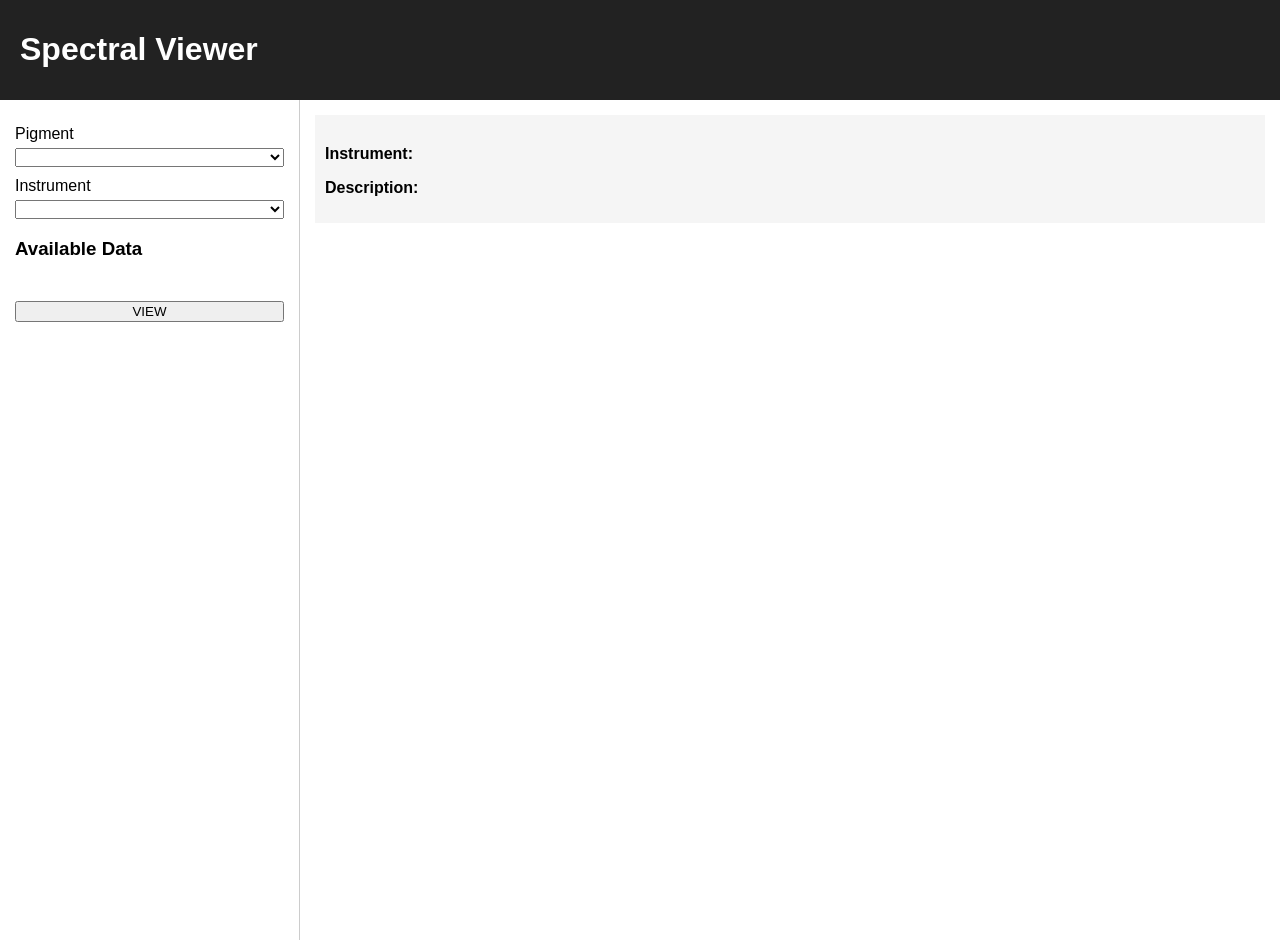
==== index.html @ b597cc52 "New design WIP" ====
<!DOCTYPE html>
<html lang="it">
<head>
  <meta charset="UTF-8" />
  <title>Database of Spectroscopy Spectra: Pigments and Binders </title>
  <link rel="stylesheet" href="styles.css" />
  <script src="https://cdn.plot.ly/plotly-latest.min.js"></script>
</head>
<body>

<header>
  <h1>Spectral Viewer</h1>
</header>

<div class="container">

  <aside>
    <label>Pigment</label>
    <select id="pigmentSelect"></select>

    <label>Instrument</label>
    <select id="strumentoSelect"></select>

    <h3>Available Data</h3>
    <div id="spectraList"></div>

    <br>
    <button id="plotBtn">VIEW</button>
  </aside>

  <main>
    <section id="infoPanel">
      <h2 id="pigmentName"></h2>
      <p><strong>Instrument:</strong> <span id="instrumentDesc"></span></p>
      <p><strong>Description:</strong> <span id="pigmentDesc"></span></p>
    </section>

    <div id="plot"></div>
  </main>

</div>

<script src="script.js"></script>
</body>
</html>
---- styles.css ----
body {
margin: 0;
font-family: Arial, sans-serif;
}


header {
background: #222;
color: white;
padding: 10px 20px;
}


.container {
display: grid;
grid-template-columns: 300px 1fr;
height: calc(100vh - 60px);
}


aside {
padding: 15px;
border-right: 1px solid #ccc;
overflow-y: auto;
}


main {
padding: 15px;
}


label {
display: block;
margin-top: 10px;
}


select, button {
width: 100%;
margin-top: 5px;
}


#spectraList label {
display: block;
font-size: 0.9em;
}


#infoPanel {
background: #f5f5f5;
padding: 10px;
margin-bottom: 10px;
}
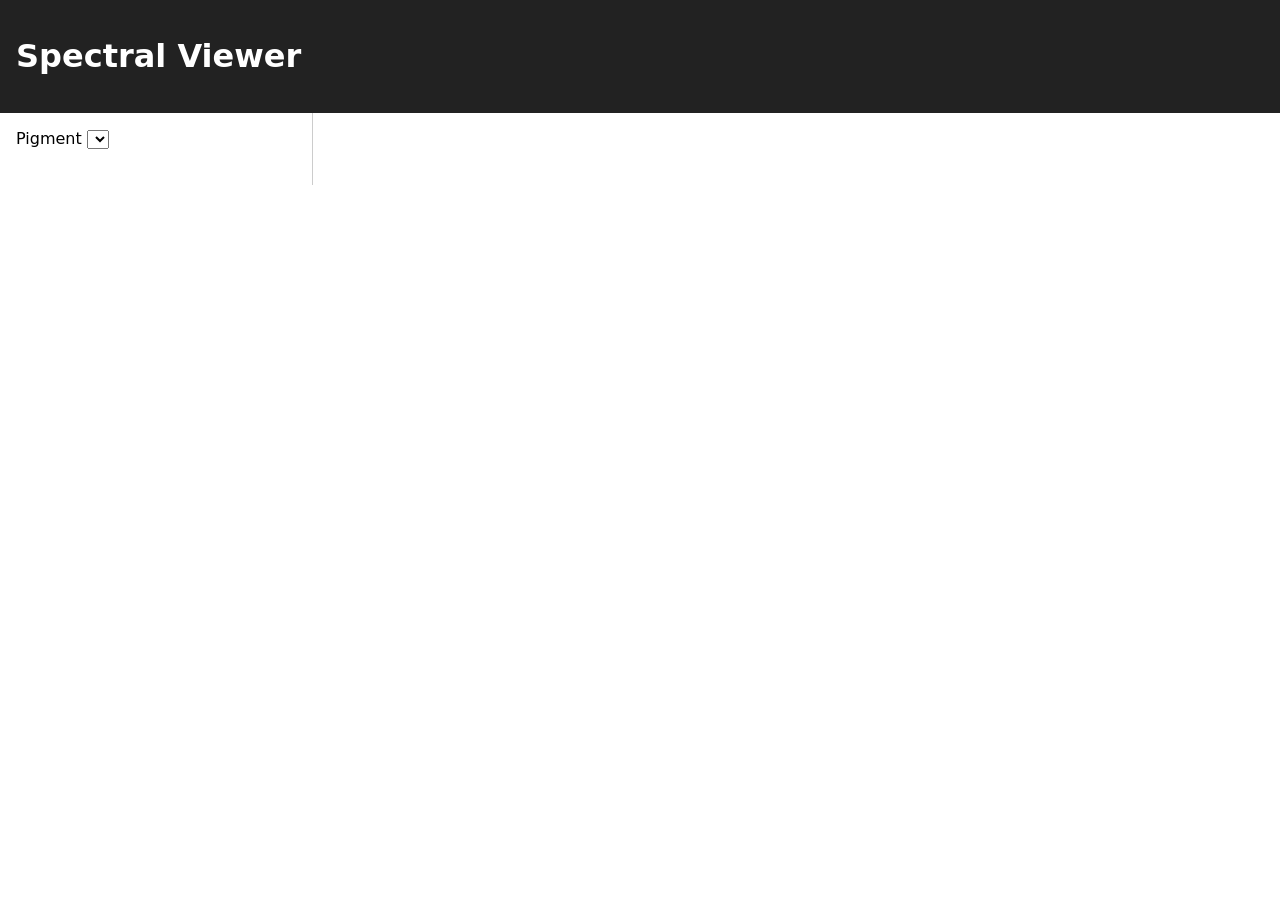
==== commit 5ca0d29a: "Deploy new demo" ====
--- a/index.html
+++ b/index.html
@@ -2,7 +2,7 @@
 <html lang="it">
 <head>
   <meta charset="UTF-8" />
-  <title>Database of Spectroscopy Spectra: Pigments and Binders </title>
+  <title>Spectral Viewer</title>
   <link rel="stylesheet" href="styles.css" />
   <script src="https://cdn.plot.ly/plotly-latest.min.js"></script>
 </head>
@@ -18,28 +18,18 @@
     <label>Pigment</label>
     <select id="pigmentSelect"></select>
 
-    <label>Instrument</label>
-    <select id="strumentoSelect"></select>
-
-    <h3>Available Data</h3>
-    <div id="spectraList"></div>
-
-    <br>
-    <button id="plotBtn">VIEW</button>
+    <section id="infoPanel">
+      <h2 id="pigmentName"></h2>
+      <p id="pigmentDesc"></p>
+    </section>
   </aside>
 
   <main>
-    <section id="infoPanel">
-      <h2 id="pigmentName"></h2>
-      <p><strong>Instrument:</strong> <span id="instrumentDesc"></span></p>
-      <p><strong>Description:</strong> <span id="pigmentDesc"></span></p>
-    </section>
-
-    <div id="plot"></div>
+    <div id="plotsContainer"></div>
   </main>
 
 </div>
 
 <script src="script.js"></script>
 </body>
-</html>+</html>
--- a/styles.css
+++ b/styles.css
@@ -1,55 +1,38 @@
 body {
-margin: 0;
-font-family: Arial, sans-serif;
+  font-family: system-ui, sans-serif;
+  margin: 0;
 }
 
-
 header {
-background: #222;
-color: white;
-padding: 10px 20px;
+  padding: 1rem;
+  background: #222;
+  color: white;
 }
 
-
 .container {
-display: grid;
-grid-template-columns: 300px 1fr;
-height: calc(100vh - 60px);
+  display: flex;
 }
 
-
 aside {
-padding: 15px;
-border-right: 1px solid #ccc;
-overflow-y: auto;
+  width: 280px;
+  padding: 1rem;
+  border-right: 1px solid #ccc;
 }
 
-
 main {
-padding: 15px;
+  flex: 1;
+  padding: 1rem;
 }
 
-
-label {
-display: block;
-margin-top: 10px;
+.instrument-section {
+  margin-bottom: 3rem;
 }
 
-
-select, button {
-width: 100%;
-margin-top: 5px;
+.instrument-section h3 {
+  margin-bottom: 0.2rem;
 }
 
-
-#spectraList label {
-display: block;
-font-size: 0.9em;
+.instrument-section p {
+  margin-top: 0;
+  color: #555;
 }
-
-
-#infoPanel {
-background: #f5f5f5;
-padding: 10px;
-margin-bottom: 10px;
-}
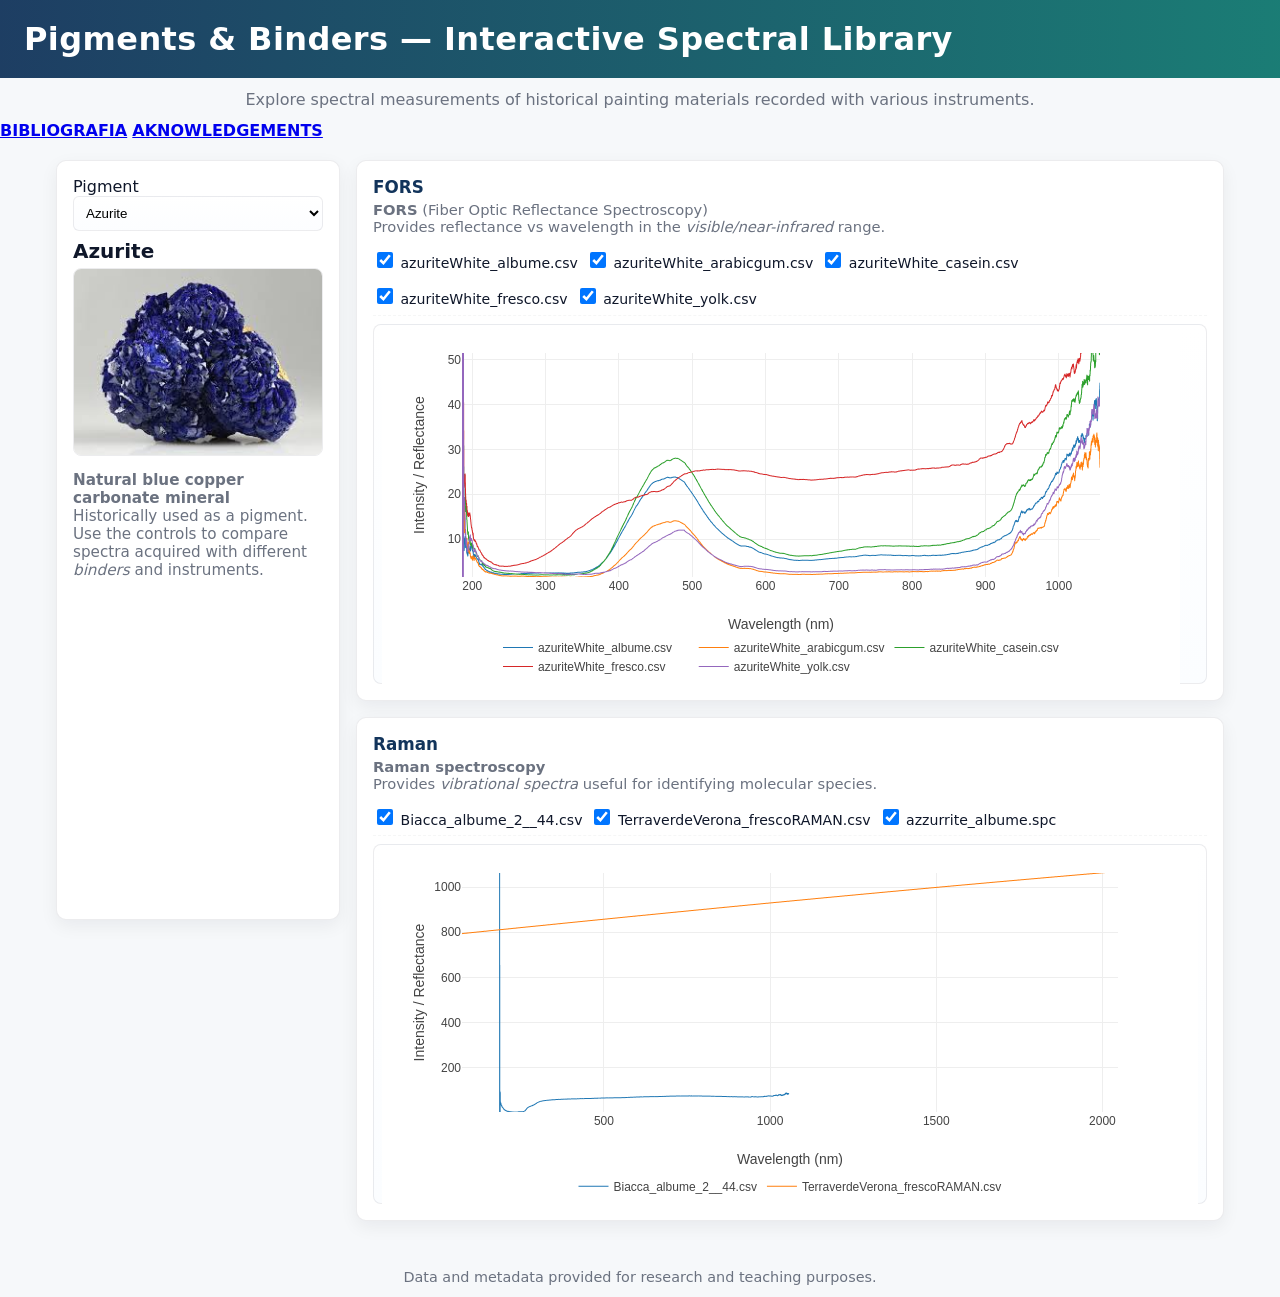
==== commit a6ebd2a5: "Update index.html" ====
--- a/index.html
+++ b/index.html
@@ -11,8 +11,12 @@
 <header>
   <h1>Spectral Viewer</h1>
 </header>
+  
+<a href="altra-pagina.html"><b>BIBLIOGRAFIA</b></a>
+<a href="aknowledgements.html"><b>AKNOWLEDGEMENTS</b></a>  
 
 <div class="container">
+
 
   <aside>
     <label>Pigment</label>
--- a/styles.css
+++ b/styles.css
@@ -1,38 +1,60 @@
-body {
-  font-family: system-ui, sans-serif;
-  margin: 0;
+:root{
+  --bg:#f6f8fa;
+  --card:#ffffff;
+  --muted:#6b7280;
+  --accent:#0f766e; /* teal */
+  --accent-2:#12345b; /* deep navy */
+  --border:rgba(16,24,40,0.08);
+  --shadow: 0 6px 18px rgba(16,24,40,0.06);
+  --radius:10px;
+  font-family: Inter, ui-sans-serif, system-ui, -apple-system, "Segoe UI", Roboto, "Helvetica Neue", Arial;
+}
+*{box-sizing:border-box}
+html,body{height:100%;margin:0;background:var(--bg);color:#0f172a}
+header{padding:1.25rem 1.5rem;background:linear-gradient(90deg, rgba(18,52,91,0.95), rgba(15,118,110,0.95));color:#fff}
+header h1{margin:0;font-weight:600;letter-spacing:0.4px}
+header .subtitle{opacity:0.9;margin-top:0.25rem;font-size:0.95rem}
+
+.container{display:flex;gap:1rem;max-width:1200px;margin:1.25rem auto;padding:0 1rem}
+
+aside{width:320px;background:var(--card);border-radius:var(--radius);padding:1rem;border:1px solid var(--border);box-shadow:var(--shadow);height:calc(100vh - 140px);overflow:auto}
+main{flex:1}
+
+#globalIntro{max-width:1200px;margin:0.75rem auto;padding:0 1rem;color:var(--muted);text-align:center}
+
+.panel-title{font-size:0.95rem;color:var(--accent-2);font-weight:600;margin-bottom:0.5rem}
+
+/* pigment info */
+#infoPanel{margin-top:0.5rem}
+#pigmentName{font-size:1.25rem;margin:0}
+#pigmentImage{max-width:100%;border-radius:8px;border:1px solid var(--border);display:block;margin:0.5rem 0}
+#pigmentDesc{color:var(--muted);font-size:0.95rem}
+
+.select-row{display:flex;gap:0.5rem;align-items:center}
+select#pigmentSelect{width:100%;padding:0.5rem;border-radius:6px;border:1px solid var(--border);background:linear-gradient(180deg,#fff,#fcfdff)}
+
+/* instrument / plot cards */
+.instrument-section{display:block;gap:1rem;margin-bottom:1rem;background:var(--card);padding:1rem;border-radius:10px;border:1px solid var(--border);box-shadow:var(--shadow);align-items:start}
+.instrument-section h3,.instrument-section p{margin:0}
+.instrument-section h3{font-size:1.05rem;color:var(--accent-2);margin-bottom:0.25rem}
+.instrument-section p{color:var(--muted);font-size:0.92rem;margin-bottom:0.5rem}
+
+.files-container{display:flex;flex-wrap:wrap;align-items:center;gap:0.5rem;padding:0.25rem 0;margin-bottom:0.5rem;border-bottom:1px dashed rgba(16,24,40,0.04)}
+.files-container label{display:inline-flex;align-items:center;gap:0.5rem;padding:0.15rem 0 0.15rem;border-bottom:none}
+.files-container input[type=checkbox]{width:16px;height:16px;border-radius:3px;border:1px solid rgba(15,23,42,0.08)}
+.files-container span{font-size:0.88rem;color:#0f172a}
+
+.instrument-section > div[style] { /* plot element */
+  background: linear-gradient(180deg,#fff,#fbfdff);
+  border-radius:8px;padding:0.5rem;border:1px solid var(--border);min-height:360px;width:100%
 }
 
-header {
-  padding: 1rem;
-  background: #222;
-  color: white;
+/* responsive */
+@media (max-width:900px){
+  .container{flex-direction:column}
+  aside{width:auto;height:auto}
+  .instrument-section{display:block}
+  .files-container{border-right:none;border-bottom:1px dashed rgba(16,24,40,0.04);max-height:160px}
 }
 
-.container {
-  display: flex;
-}
-
-aside {
-  width: 280px;
-  padding: 1rem;
-  border-right: 1px solid #ccc;
-}
-
-main {
-  flex: 1;
-  padding: 1rem;
-}
-
-.instrument-section {
-  margin-bottom: 3rem;
-}
-
-.instrument-section h3 {
-  margin-bottom: 0.2rem;
-}
-
-.instrument-section p {
-  margin-top: 0;
-  color: #555;
-}
+footer{max-width:1200px;margin:1rem auto;padding:0.75rem 1rem;color:var(--muted);font-size:0.9rem;text-align:center}
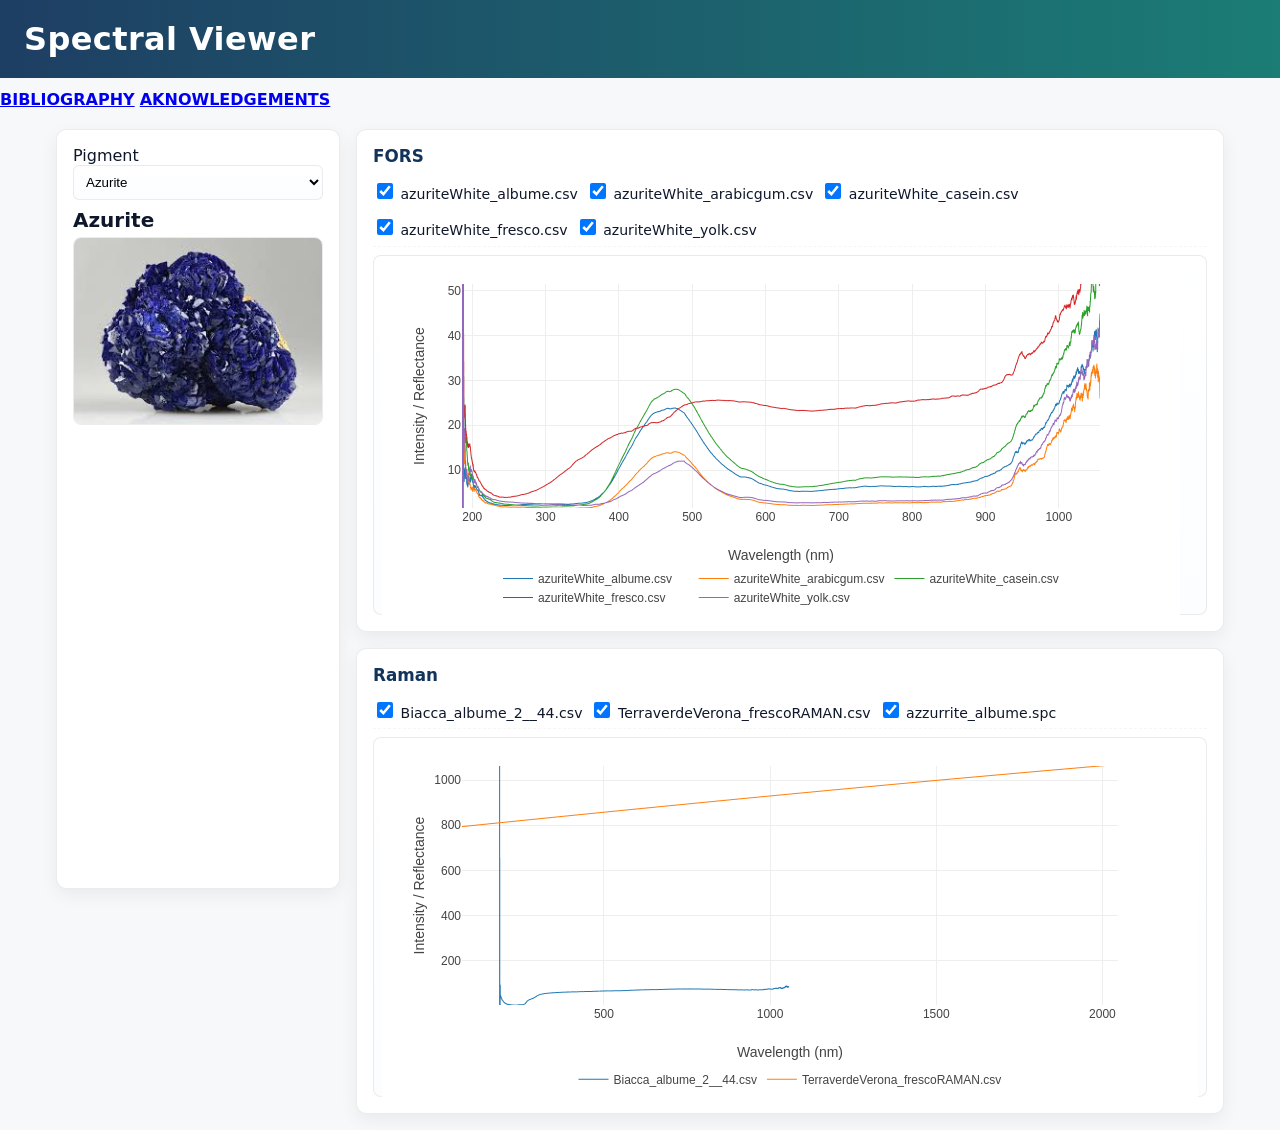
==== commit 665e6ef5: "Update link text from 'BIBLIOGRAFIA' to 'BIBLIOGRAPHY'" ====
--- a/index.html
+++ b/index.html
@@ -12,7 +12,7 @@
   <h1>Spectral Viewer</h1>
 </header>
   
-<a href="altra-pagina.html"><b>BIBLIOGRAFIA</b></a>
+<a href="altra-pagina.html"><b>BIBLIOGRAPHY</b></a>
 <a href="aknowledgements.html"><b>AKNOWLEDGEMENTS</b></a>  
 
 <div class="container">
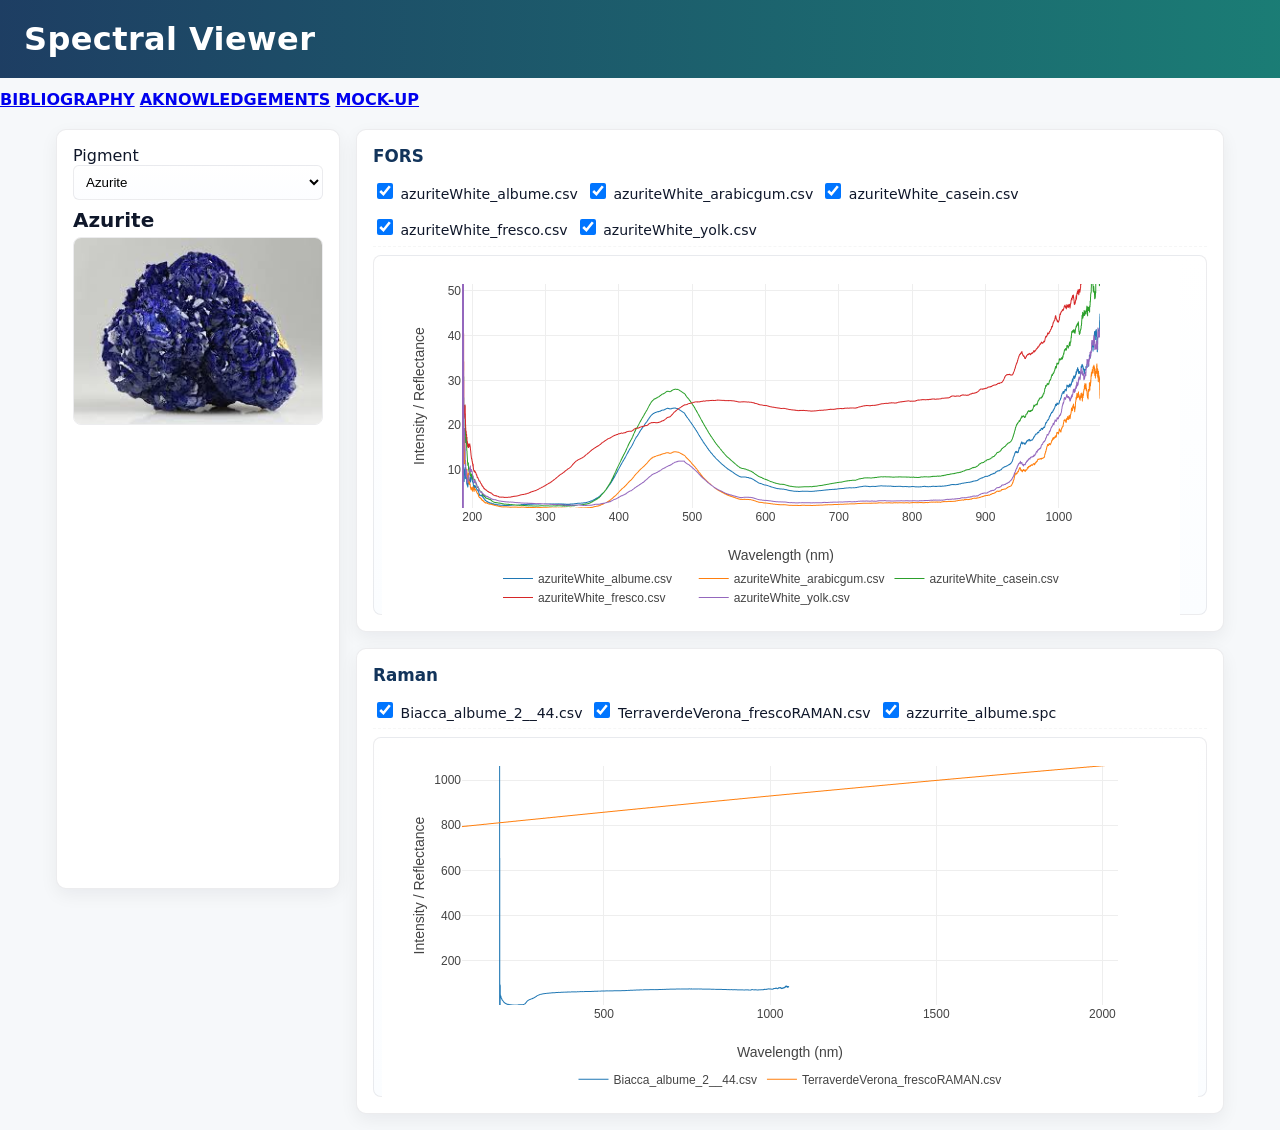
==== commit f3722b57: "Add link to MOCK-UP page in index.html" ====
--- a/index.html
+++ b/index.html
@@ -13,7 +13,8 @@
 </header>
   
 <a href="altra-pagina.html"><b>BIBLIOGRAPHY</b></a>
-<a href="aknowledgements.html"><b>AKNOWLEDGEMENTS</b></a>  
+<a href="aknowledgements.html"><b>AKNOWLEDGEMENTS</b></a> 
+<a href="mock-up.html"><b>MOCK-UP</b></a> 
 
 <div class="container">
 
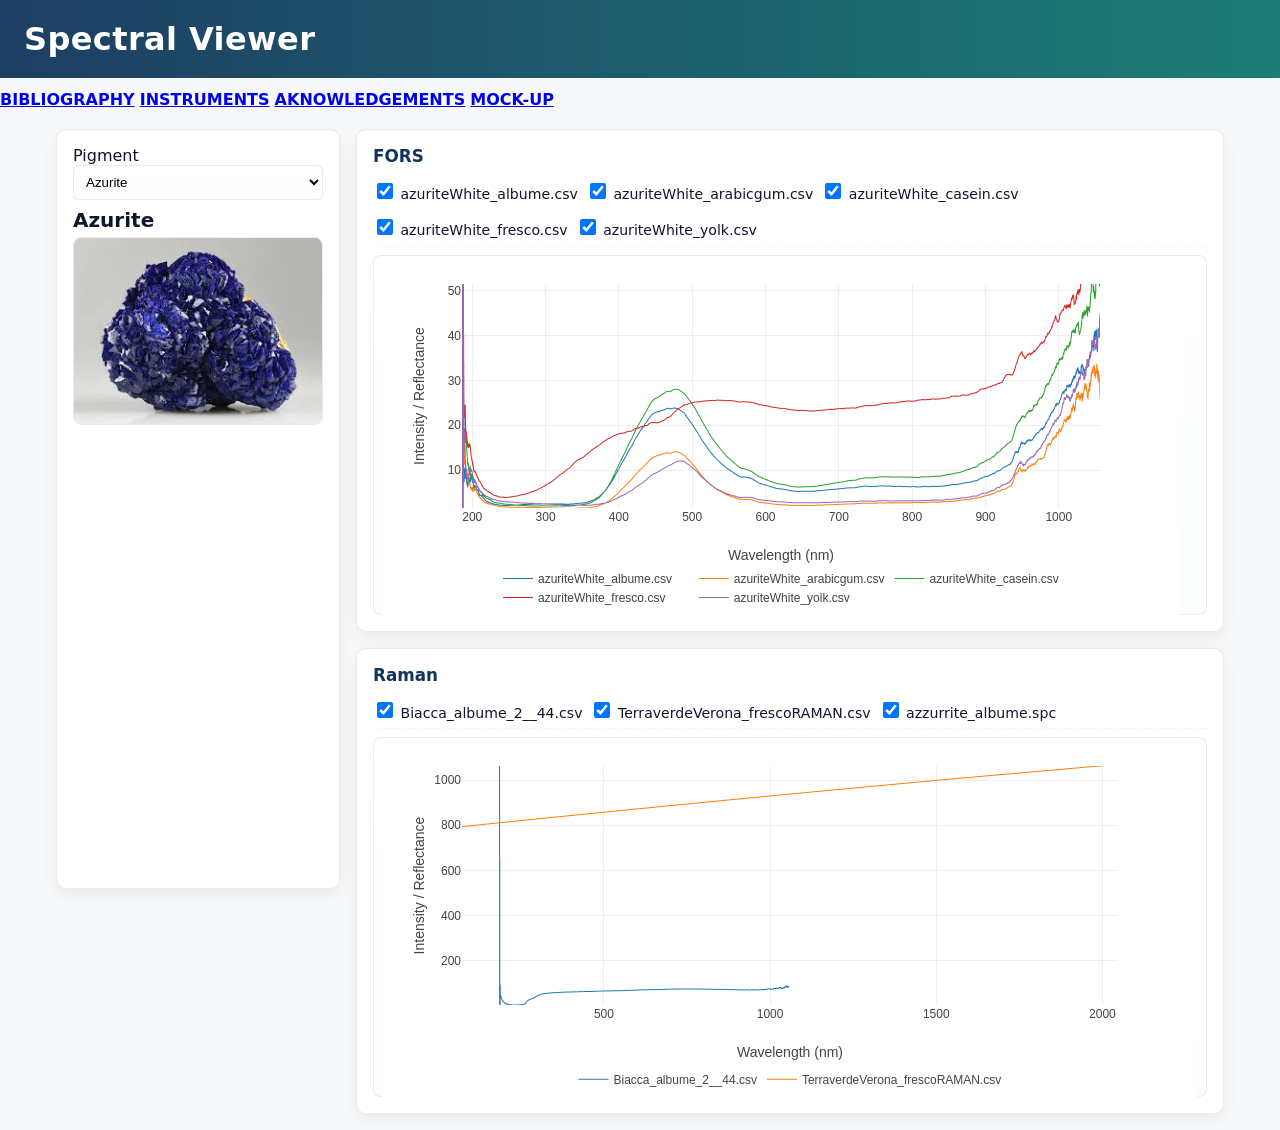
==== commit 7bd6a033: "Add link to instruments.html in index.html" ====
--- a/index.html
+++ b/index.html
@@ -13,6 +13,7 @@
 </header>
   
 <a href="altra-pagina.html"><b>BIBLIOGRAPHY</b></a>
+<a href="instruments.html"><b>INSTRUMENTS</b></a>
 <a href="aknowledgements.html"><b>AKNOWLEDGEMENTS</b></a> 
 <a href="mock-up.html"><b>MOCK-UP</b></a> 
 
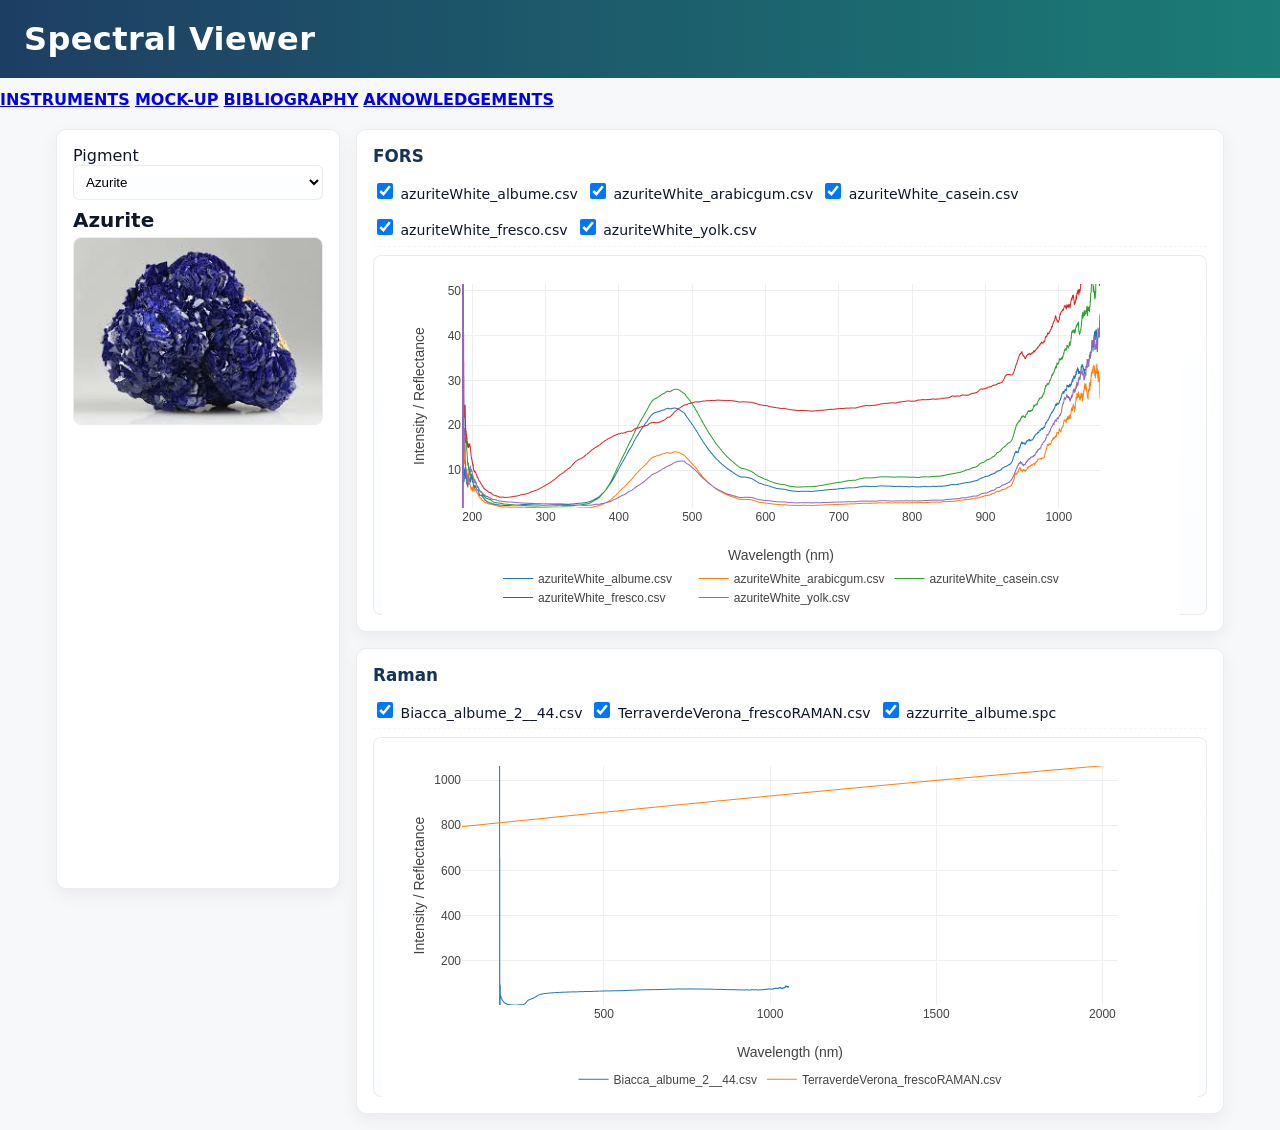
==== commit 7a58fbad: "Remove duplicate links in index.html" ====
--- a/index.html
+++ b/index.html
@@ -12,10 +12,10 @@
   <h1>Spectral Viewer</h1>
 </header>
   
+<a href="instruments.html"><b>INSTRUMENTS</b></a>
+<a href="mock-up.html"><b>MOCK-UP</b></a> 
 <a href="altra-pagina.html"><b>BIBLIOGRAPHY</b></a>
-<a href="instruments.html"><b>INSTRUMENTS</b></a>
-<a href="aknowledgements.html"><b>AKNOWLEDGEMENTS</b></a> 
-<a href="mock-up.html"><b>MOCK-UP</b></a> 
+<a href="aknowledgements.html"><b>AKNOWLEDGEMENTS</b></a>
 
 <div class="container">
 
